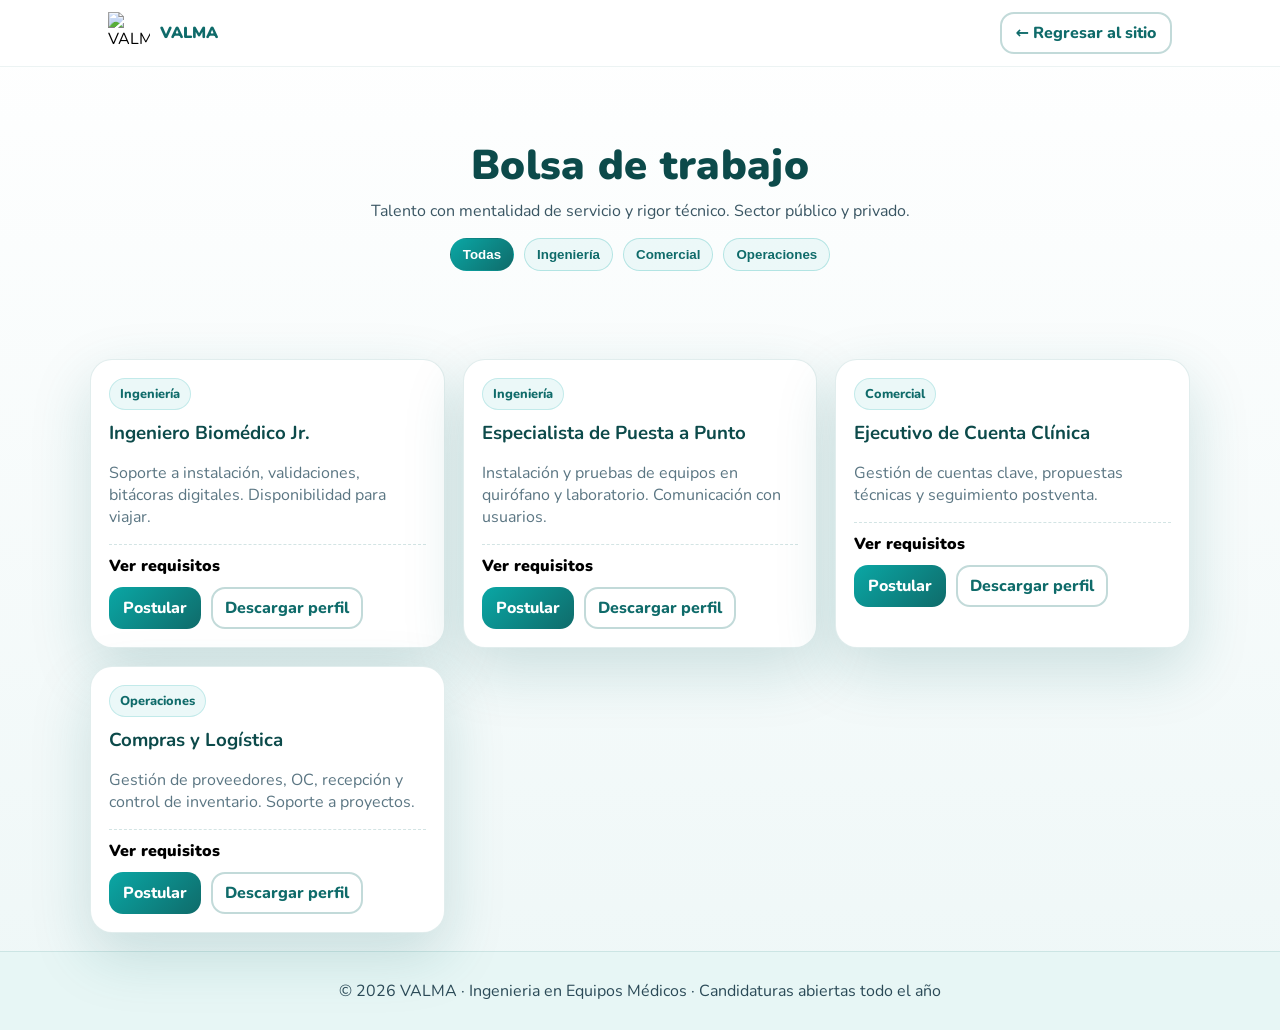
==== bolsa.html @ 92825624 "una pinchi pagina web perrona alvvv 😏" ====
<!DOCTYPE html>
<html lang="es">

<head>
    <meta charset="utf-8" />
    <meta name="viewport" content="width=device-width, initial-scale=1" />
    <title>VALMA | Bolsa de trabajo</title>
    <meta name="description" content="Vacantes en VALMA para ingeniería biomédica, compras, logística y comercial.">
    <link rel="preconnect" href="https://fonts.googleapis.com">
    <link rel="preconnect" href="https://fonts.gstatic.com" crossorigin>
    <link href="https://fonts.googleapis.com/css2?family=Nunito:wght@300;400;600;700;800;900&display=swap"
        rel="stylesheet">
    <style>
        :root {
            --teal-900: #0c4a4a;
            --teal-700: #0f6b6a;
            --teal-500: #0aa7a5;
            --lime-400: #6bd36b;
            --slate-100: #f4f7fb;
            --radius-2xl: 22px;
            --shadow-lg: 0 22px 60px rgba(15, 107, 106, .18);
        }

        * {
            box-sizing: border-box
        }

        body {
            margin: 0;
            font-family: "Nunito", system-ui, Segoe UI, Roboto, Helvetica, Arial, sans-serif;
            background: linear-gradient(180deg, #ffffff, #eef7f7)
        }

        a {
            color: inherit;
            text-decoration: none
        }

        header {
            position: sticky;
            top: 0;
            background: rgba(255, 255, 255, .7);
            backdrop-filter: blur(10px);
            border-bottom: 1px solid rgba(15, 107, 106, .08);
            z-index: 10
        }

        .wrap {
            max-width: 1100px;
            margin: auto;
            padding: 12px 18px;
            display: flex;
            align-items: center;
            gap: 12px
        }

        .brand {
            display: flex;
            align-items: center;
            gap: 10px
        }

        .brand img {
            width: 42px;
            height: 42px;
            object-fit: contain
        }

        .brand .t {
            font-weight: 900;
            color: var(--teal-700)
        }

        .back {
            margin-left: auto;
            border: 2px solid rgba(15, 107, 106, .25);
            padding: 8px 14px;
            border-radius: 14px;
            color: var(--teal-700);
            font-weight: 800
        }

        .hero {
            padding: 70px 18px;
            text-align: center
        }

        .title {
            font-size: clamp(1.8rem, 3.6vw, 2.6rem);
            font-weight: 900;
            color: var(--teal-900);
            letter-spacing: .3px
        }

        .subtitle {
            color: #3a5663;
            margin-top: 6px
        }

        .chips {
            display: flex;
            gap: 10px;
            justify-content: center;
            flex-wrap: wrap;
            margin-top: 16px
        }

        .chip {
            padding: 8px 12px;
            border-radius: 999px;
            border: 1px solid rgba(10, 167, 165, .25);
            background: rgba(10, 167, 165, .06);
            font-weight: 800;
            color: var(--teal-700);
            cursor: pointer
        }

        .chip.active {
            background: linear-gradient(135deg, var(--teal-500), var(--teal-700));
            border-color: transparent;
            color: #fff
        }

        section {
            padding: 18px
        }

        .grid {
            display: grid;
            gap: 18px;
            max-width: 1100px;
            margin: 0 auto
        }

        @media(min-width:900px) {
            .grid {
                grid-template-columns: repeat(3, 1fr)
            }
        }

        .job {
            background: #fff;
            border: 1px solid rgba(15, 107, 106, .12);
            border-radius: var(--radius-2xl);
            box-shadow: var(--shadow-lg);
            padding: 18px;
            transition: transform .3s, box-shadow .3s
        }

        .job:hover {
            transform: translateY(-4px);
            box-shadow: 0 28px 80px rgba(15, 107, 106, .22)
        }

        .tag {
            display: inline-block;
            font-size: .8rem;
            padding: 6px 10px;
            border-radius: 999px;
            background: rgba(10, 167, 165, .08);
            border: 1px solid rgba(10, 167, 165, .18);
            color: var(--teal-700);
            font-weight: 800
        }

        h3 {
            margin: 10px 0 6px;
            color: var(--teal-900)
        }

        .muted {
            color: #5b7683
        }

        .actions {
            display: flex;
            gap: 10px;
            flex-wrap: wrap;
            margin-top: 10px
        }

        .btn {
            background: linear-gradient(135deg, var(--teal-500), var(--teal-700));
            color: #fff;
            padding: 10px 14px;
            border-radius: 14px;
            font-weight: 800;
            display: inline-block
        }

        .ghost {
            border: 2px solid rgba(15, 107, 106, .25);
            padding: 8px 12px;
            border-radius: 14px;
            color: var(--teal-700);
            font-weight: 800
        }

        /* acordeón */
        details {
            border-top: 1px dashed rgba(15, 107, 106, .18);
            margin-top: 10px;
            padding-top: 10px
        }

        details[open] summary {
            color: var(--teal-700)
        }

        summary {
            cursor: pointer;
            font-weight: 900;
            list-style: none
        }

        summary::-webkit-details-marker {
            display: none
        }

        /* reveal on scroll */
        .reveal {
            opacity: 0;
            transform: translateY(16px);
            transition: opacity .6s ease, transform .6s ease
        }

        .reveal.show {
            opacity: 1;
            transform: none
        }

        footer {
            padding: 28px 18px;
            border-top: 1px solid rgba(15, 107, 106, .12);
            background: #e7f6f5;
            color: #2b4a57;
            text-align: center
        }
    </style>
</head>

<body>
    <header>
        <div class="wrap">
            <a class="brand" href="index.html"><img src="LOGO VALMA.jpg" alt="VALMA"><span class="t">VALMA</span></a>
            <a class="back" href="index.html">← Regresar al sitio</a>
        </div>
    </header>

    <div class="hero">
        <div class="title">Bolsa de trabajo</div>
        <div class="subtitle">Talento con mentalidad de servicio y rigor técnico. Sector público y privado.</div>
        <div class="chips">
            <button class="chip active" data-filter="all">Todas</button>
            <button class="chip" data-filter="ingenieria">Ingeniería</button>
            <button class="chip" data-filter="comercial">Comercial</button>
            <button class="chip" data-filter="operaciones">Operaciones</button>
        </div>
    </div>

    <section>
        <div class="grid" id="jobs">
            <!-- Ingeniería -->
            <article class="job reveal" data-cat="ingenieria">
                <span class="tag">Ingeniería</span>
                <h3>Ingeniero Biomédico Jr.</h3>
                <p class="muted">Soporte a instalación, validaciones, bitácoras digitales. Disponibilidad para viajar.
                </p>
                <details>
                    <summary>Ver requisitos</summary>
                    <ul class="muted">
                        <li>Técnicas básicas de mantenimiento y normatividad.</li>
                        <li>Excel/Sheets, manejo de tickets, checklists.</li>
                        <li>Licencia de conducir vigente.</li>
                    </ul>
                </details>
                <div class="actions">
                    <a class="btn" href="#" onclick="alert('Envía tu CV a talento@valma.mx (ejemplo).')">Postular</a>
                    <a class="ghost" href="#">Descargar perfil</a>
                </div>
            </article>

            <article class="job reveal" data-cat="ingenieria">
                <span class="tag">Ingeniería</span>
                <h3>Especialista de Puesta a Punto</h3>
                <p class="muted">Instalación y pruebas de equipos en quirófano y laboratorio. Comunicación con usuarios.
                </p>
                <details>
                    <summary>Ver requisitos</summary>
                    <ul class="muted">
                        <li>Protocolos IQ/OQ/PQ.</li>
                        <li>Capacitación a usuarios finales.</li>
                        <li>Disponibilidad 24/7 en contratos críticos.</li>
                    </ul>
                </details>
                <div class="actions">
                    <a class="btn" href="#" onclick="alert('Envía tu CV a talento@valma.mx (ejemplo).')">Postular</a>
                    <a class="ghost" href="#">Descargar perfil</a>
                </div>
            </article>

            <!-- Comercial -->
            <article class="job reveal" data-cat="comercial">
                <span class="tag">Comercial</span>
                <h3>Ejecutivo de Cuenta Clínica</h3>
                <p class="muted">Gestión de cuentas clave, propuestas técnicas y seguimiento postventa.</p>
                <details>
                    <summary>Ver requisitos</summary>
                    <ul class="muted">
                        <li>Experiencia con sector hospitalario.</li>
                        <li>Manejo de CRM y KPIs.</li>
                        <li>Conocimiento de LAASSP deseable.</li>
                    </ul>
                </details>
                <div class="actions">
                    <a class="btn" href="#" onclick="alert('Envía tu CV a talento@valma.mx (ejemplo).')">Postular</a>
                    <a class="ghost" href="#">Descargar perfil</a>
                </div>
            </article>

            <!-- Operaciones -->
            <article class="job reveal" data-cat="operaciones">
                <span class="tag">Operaciones</span>
                <h3>Compras y Logística</h3>
                <p class="muted">Gestión de proveedores, OC, recepción y control de inventario. Soporte a proyectos.</p>
                <details>
                    <summary>Ver requisitos</summary>
                    <ul class="muted">
                        <li>Negociación y control de tiempos.</li>
                        <li>ERP básico y control de almacén.</li>
                        <li>Seguimiento a garantías y refacciones.</li>
                    </ul>
                </details>
                <div class="actions">
                    <a class="btn" href="#" onclick="alert('Envía tu CV a talento@valma.mx (ejemplo).')">Postular</a>
                    <a class="ghost" href="#">Descargar perfil</a>
                </div>
            </article>
        </div>
    </section>

    <footer>
        © <span id="y"></span> VALMA · Ingenieria en Equipos Médicos · Candidaturas abiertas todo el año
    </footer>

    <script>
        // año
        document.getElementById('y').textContent = new Date().getFullYear();

        // reveal
        const io = new IntersectionObserver(es => es.forEach(e => { if (e.isIntersecting) { e.target.classList.add('show'); io.unobserve(e.target) } }), { threshold: .15 });
        document.querySelectorAll('.reveal').forEach(el => io.observe(el));

        // filtros
        const chips = [...document.querySelectorAll('.chip')], jobs = [...document.querySelectorAll('.job')];
        chips.forEach(c => c.addEventListener('click', () => {
            chips.forEach(x => x.classList.remove('active')); c.classList.add('active');
            const f = c.dataset.filter;
            jobs.forEach(j => { j.style.display = (f === 'all' || j.dataset.cat === f) ? 'block' : 'none'; });
            // mini animación al filtrar
            jobs.forEach(j => { if (j.style.display !== 'none') { j.classList.remove('show'); setTimeout(() => j.classList.add('show'), 10); } });
        }));
    </script>
</body>

</html>
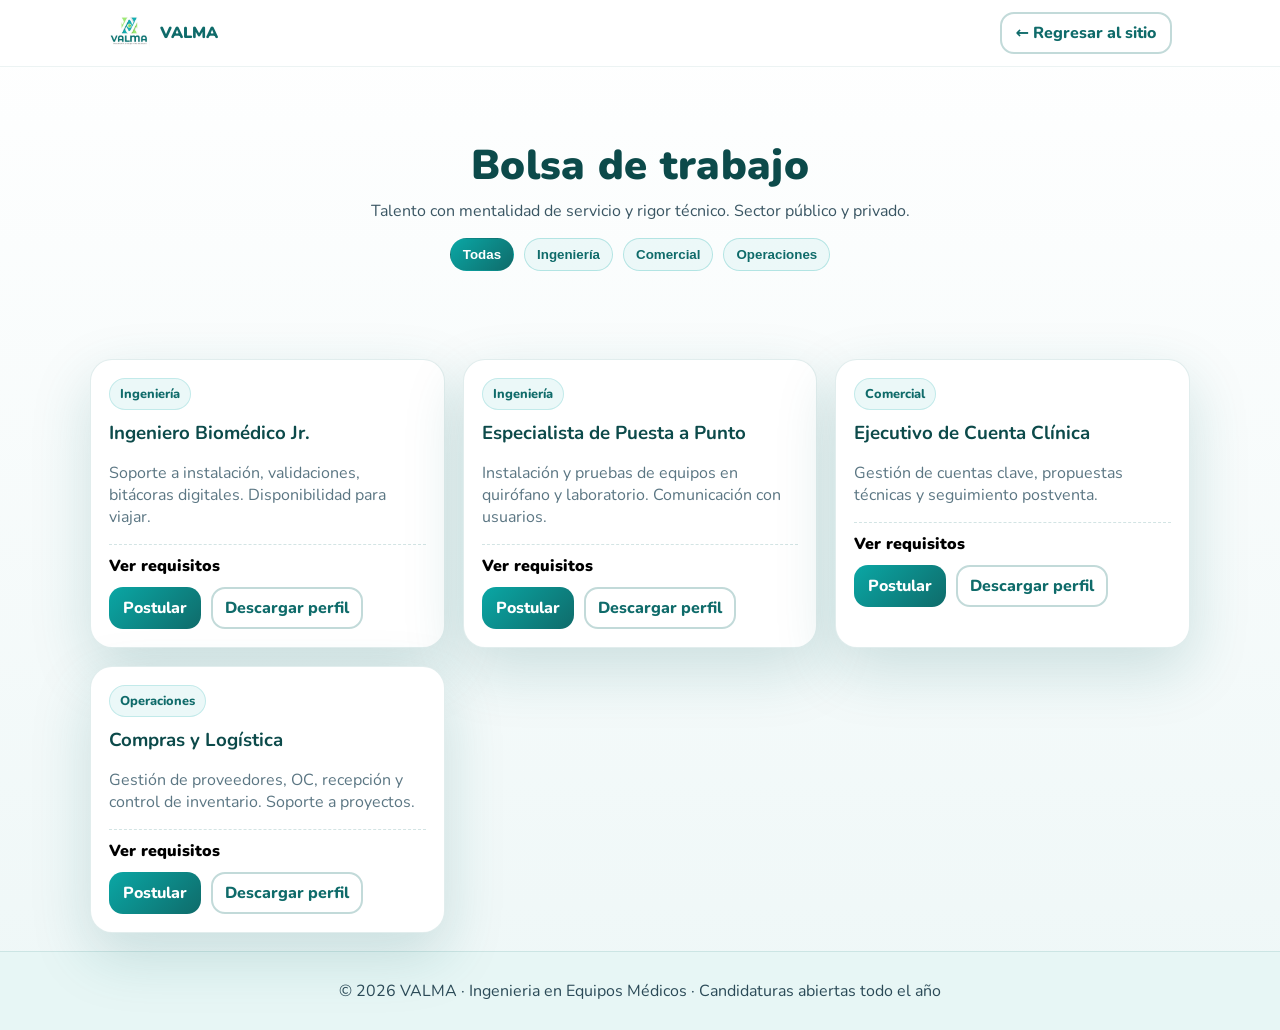
==== commit d9a44627: "gg" ====
--- a/bolsa.html
+++ b/bolsa.html
@@ -242,7 +242,7 @@
 <body>
     <header>
         <div class="wrap">
-            <a class="brand" href="index.html"><img src="LOGO VALMA.jpg" alt="VALMA"><span class="t">VALMA</span></a>
+            <a class="brand" href="index.html"><img src="logovalma.jpg" alt="VALMA"><span class="t">VALMA</span></a>
             <a class="back" href="index.html">← Regresar al sitio</a>
         </div>
     </header>
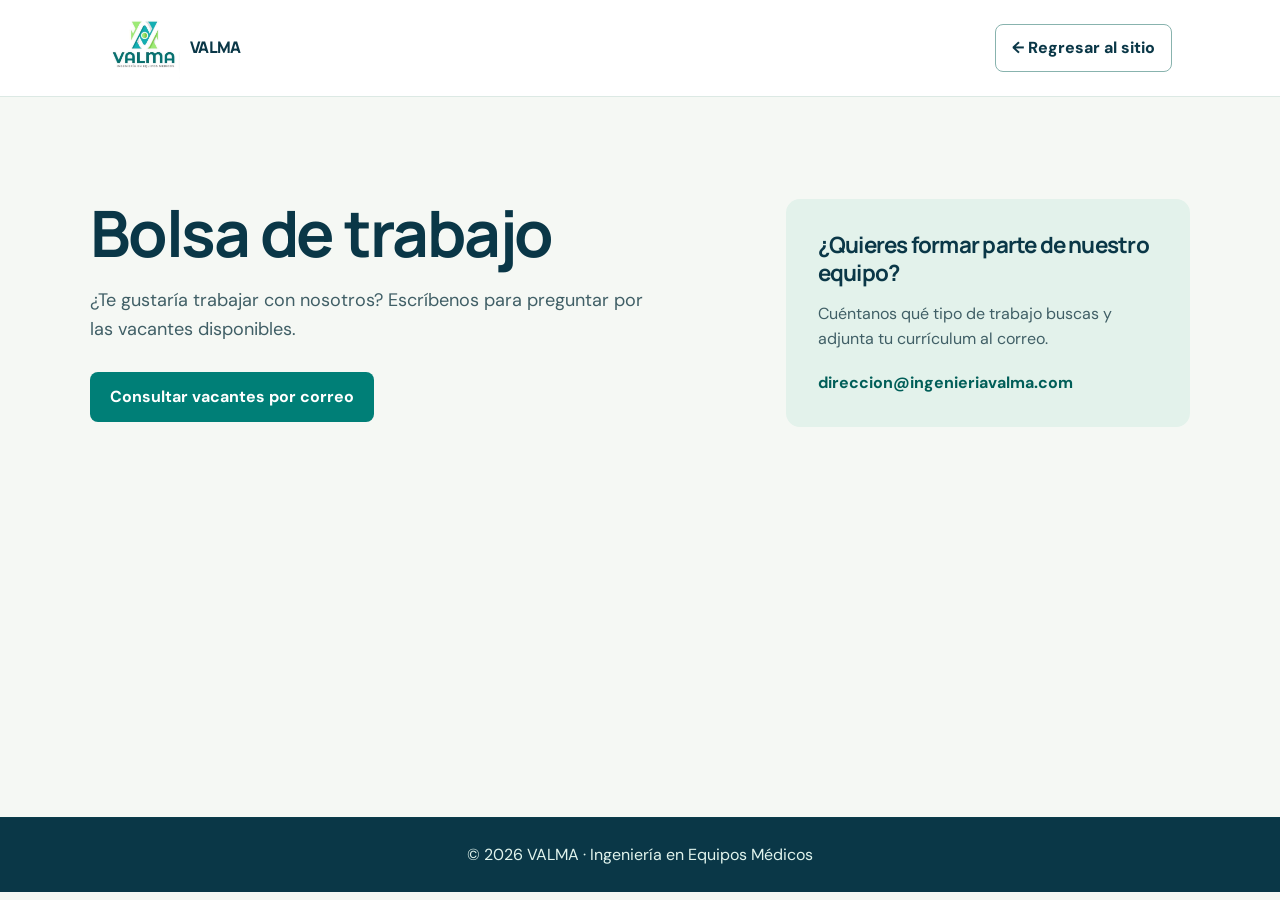
==== commit 29434bcb: "😏" ====
--- a/bolsa.html
+++ b/bolsa.html
@@ -5,11 +5,10 @@
     <meta charset="utf-8" />
     <meta name="viewport" content="width=device-width, initial-scale=1" />
     <title>VALMA | Bolsa de trabajo</title>
+    <link rel="canonical" href="https://ingenieriavalma.com/bolsa.html">
     <meta name="description" content="Vacantes en VALMA para ingeniería biomédica, compras, logística y comercial.">
     <link rel="preconnect" href="https://fonts.googleapis.com">
     <link rel="preconnect" href="https://fonts.gstatic.com" crossorigin>
-    <link href="https://fonts.googleapis.com/css2?family=Nunito:wght@300;400;600;700;800;900&display=swap"
-        rel="stylesheet">
     <style>
         :root {
             --teal-900: #0c4a4a;
@@ -18,7 +17,7 @@
             --lime-400: #6bd36b;
             --slate-100: #f4f7fb;
             --radius-2xl: 22px;
-            --shadow-lg: 0 22px 60px rgba(15, 107, 106, .18);
+            --shadow-lg: 0 22px 60px rgba(15, 23, 42, .12);
         }
 
         * {
@@ -27,7 +26,7 @@
 
         body {
             margin: 0;
-            font-family: "Nunito", system-ui, Segoe UI, Roboto, Helvetica, Arial, sans-serif;
+            font-family: "DM Sans", system-ui, Segoe UI, Roboto, Helvetica, Arial, sans-serif;
             background: linear-gradient(180deg, #ffffff, #eef7f7)
         }
 
@@ -149,7 +148,7 @@
 
         .job:hover {
             transform: translateY(-4px);
-            box-shadow: 0 28px 80px rgba(15, 107, 106, .22)
+            box-shadow: 0 28px 80px rgba(15, 23, 42, .16)
         }
 
         .tag {
@@ -237,9 +236,10 @@
             text-align: center
         }
     </style>
+    <link rel="stylesheet" href="valma.css">
 </head>
 
-<body>
+<body class="page-jobs">
     <header>
         <div class="wrap">
             <a class="brand" href="index.html"><img src="logovalma.jpg" alt="VALMA"><span class="t">VALMA</span></a>
@@ -247,120 +247,22 @@
         </div>
     </header>
 
-    <div class="hero">
-        <div class="title">Bolsa de trabajo</div>
-        <div class="subtitle">Talento con mentalidad de servicio y rigor técnico. Sector público y privado.</div>
-        <div class="chips">
-            <button class="chip active" data-filter="all">Todas</button>
-            <button class="chip" data-filter="ingenieria">Ingeniería</button>
-            <button class="chip" data-filter="comercial">Comercial</button>
-            <button class="chip" data-filter="operaciones">Operaciones</button>
+    <main class="careers-main">
+        <div class="wrap careers-layout">
+            <div class="careers-intro">
+                <h1>Bolsa de trabajo</h1>
+                <p>¿Te gustaría trabajar con nosotros? Escríbenos para preguntar por las vacantes disponibles.</p>
+                <a class="cta" href="mailto:direccion@ingenieriavalma.com?subject=Consulta%20de%20vacantes">Consultar vacantes por correo</a>
+            </div>
+            <div class="careers-contact">
+                <h2>¿Quieres formar parte de nuestro equipo?</h2>
+                <p>Cuéntanos qué tipo de trabajo buscas y adjunta tu currículum al correo.</p>
+                <a href="mailto:direccion@ingenieriavalma.com?subject=Consulta%20de%20vacantes">direccion@ingenieriavalma.com</a>
+            </div>
         </div>
-    </div>
-
-    <section>
-        <div class="grid" id="jobs">
-            <!-- Ingeniería -->
-            <article class="job reveal" data-cat="ingenieria">
-                <span class="tag">Ingeniería</span>
-                <h3>Ingeniero Biomédico Jr.</h3>
-                <p class="muted">Soporte a instalación, validaciones, bitácoras digitales. Disponibilidad para viajar.
-                </p>
-                <details>
-                    <summary>Ver requisitos</summary>
-                    <ul class="muted">
-                        <li>Técnicas básicas de mantenimiento y normatividad.</li>
-                        <li>Excel/Sheets, manejo de tickets, checklists.</li>
-                        <li>Licencia de conducir vigente.</li>
-                    </ul>
-                </details>
-                <div class="actions">
-                    <a class="btn" href="#" onclick="alert('Envía tu CV a talento@valma.mx (ejemplo).')">Postular</a>
-                    <a class="ghost" href="#">Descargar perfil</a>
-                </div>
-            </article>
-
-            <article class="job reveal" data-cat="ingenieria">
-                <span class="tag">Ingeniería</span>
-                <h3>Especialista de Puesta a Punto</h3>
-                <p class="muted">Instalación y pruebas de equipos en quirófano y laboratorio. Comunicación con usuarios.
-                </p>
-                <details>
-                    <summary>Ver requisitos</summary>
-                    <ul class="muted">
-                        <li>Protocolos IQ/OQ/PQ.</li>
-                        <li>Capacitación a usuarios finales.</li>
-                        <li>Disponibilidad 24/7 en contratos críticos.</li>
-                    </ul>
-                </details>
-                <div class="actions">
-                    <a class="btn" href="#" onclick="alert('Envía tu CV a talento@valma.mx (ejemplo).')">Postular</a>
-                    <a class="ghost" href="#">Descargar perfil</a>
-                </div>
-            </article>
-
-            <!-- Comercial -->
-            <article class="job reveal" data-cat="comercial">
-                <span class="tag">Comercial</span>
-                <h3>Ejecutivo de Cuenta Clínica</h3>
-                <p class="muted">Gestión de cuentas clave, propuestas técnicas y seguimiento postventa.</p>
-                <details>
-                    <summary>Ver requisitos</summary>
-                    <ul class="muted">
-                        <li>Experiencia con sector hospitalario.</li>
-                        <li>Manejo de CRM y KPIs.</li>
-                        <li>Conocimiento de LAASSP deseable.</li>
-                    </ul>
-                </details>
-                <div class="actions">
-                    <a class="btn" href="#" onclick="alert('Envía tu CV a talento@valma.mx (ejemplo).')">Postular</a>
-                    <a class="ghost" href="#">Descargar perfil</a>
-                </div>
-            </article>
-
-            <!-- Operaciones -->
-            <article class="job reveal" data-cat="operaciones">
-                <span class="tag">Operaciones</span>
-                <h3>Compras y Logística</h3>
-                <p class="muted">Gestión de proveedores, OC, recepción y control de inventario. Soporte a proyectos.</p>
-                <details>
-                    <summary>Ver requisitos</summary>
-                    <ul class="muted">
-                        <li>Negociación y control de tiempos.</li>
-                        <li>ERP básico y control de almacén.</li>
-                        <li>Seguimiento a garantías y refacciones.</li>
-                    </ul>
-                </details>
-                <div class="actions">
-                    <a class="btn" href="#" onclick="alert('Envía tu CV a talento@valma.mx (ejemplo).')">Postular</a>
-                    <a class="ghost" href="#">Descargar perfil</a>
-                </div>
-            </article>
-        </div>
-    </section>
-
-    <footer>
-        © <span id="y"></span> VALMA · Ingenieria en Equipos Médicos · Candidaturas abiertas todo el año
-    </footer>
-
-    <script>
-        // año
-        document.getElementById('y').textContent = new Date().getFullYear();
-
-        // reveal
-        const io = new IntersectionObserver(es => es.forEach(e => { if (e.isIntersecting) { e.target.classList.add('show'); io.unobserve(e.target) } }), { threshold: .15 });
-        document.querySelectorAll('.reveal').forEach(el => io.observe(el));
-
-        // filtros
-        const chips = [...document.querySelectorAll('.chip')], jobs = [...document.querySelectorAll('.job')];
-        chips.forEach(c => c.addEventListener('click', () => {
-            chips.forEach(x => x.classList.remove('active')); c.classList.add('active');
-            const f = c.dataset.filter;
-            jobs.forEach(j => { j.style.display = (f === 'all' || j.dataset.cat === f) ? 'block' : 'none'; });
-            // mini animación al filtrar
-            jobs.forEach(j => { if (j.style.display !== 'none') { j.classList.remove('show'); setTimeout(() => j.classList.add('show'), 10); } });
-        }));
-    </script>
+    </main>
+    <footer>© <span id="y"></span> VALMA · Ingeniería en Equipos Médicos</footer>
+    <script>document.getElementById('y').textContent = new Date().getFullYear();</script>
 </body>
 
-</html>+</html>
--- a/valma.css
+++ b/valma.css
@@ -0,0 +1,343 @@
+@import url('https://fonts.googleapis.com/css2?family=DM+Sans:wght@400;500;600;700&family=Manrope:wght@400;500;600;700;800&display=swap');
+/* Shared presentation for VALMA's existing pages. */
+:root{--ink:#12343b;--deep:#075958;--accent:#087f7c;--line:#cfe1df;--paper:#f3f8f7}
+html{scroll-behavior:smooth}
+body{color:var(--ink);line-height:1.6}
+body.page-home,body.page-shop{overflow:auto}
+::selection{background:#b9e5df;color:#073f40}
+a,button,input,textarea,summary{font:inherit}
+a:focus-visible,button:focus-visible,input:focus-visible,textarea:focus-visible,summary:focus-visible{outline:3px solid #d18820;outline-offset:3px}
+.skip-link{position:fixed;top:8px;left:8px;z-index:1000;padding:12px 16px;background:#0a3747;color:#fff;transform:translateY(-160%)}
+.skip-link:focus{transform:translateY(0)}
+.visually-hidden{position:absolute;width:1px;height:1px;padding:0;margin:-1px;overflow:hidden;clip:rect(0,0,0,0);white-space:nowrap;border:0}
+.table-scroll{overflow-x:auto;overscroll-behavior-x:contain}
+.table-scroll:focus-visible{outline:3px solid #d18820;outline-offset:3px}
+.table-hint{display:none;color:#405f66;font-size:.9rem}
+button,a,summary{touch-action:manipulation}
+.muted{color:#405f66}
+.header,header{background:#fff;backdrop-filter:none;border-bottom:1px solid var(--line)}
+.brand img{filter:none}
+.brand .title,.brand .t{color:var(--deep)}
+.cta,.btn{display:inline-flex;align-items:center;justify-content:center;min-height:46px;background:var(--deep);color:#fff!important;border:0;border-radius:8px;box-shadow:none;text-decoration:none;cursor:pointer}
+.cta:hover,.btn:hover{background:#087b77}
+.ghost,.back{display:inline-flex;align-items:center;justify-content:center;min-height:44px;border:1px solid #88b3ae;border-radius:8px;color:var(--deep);text-decoration:none}
+.ghost:hover,.back:hover{background:#e7f4f1}
+.page-home .wrap{max-width:1240px}
+.page-home .nav{gap:24px;padding:15px 0}
+.page-home .menu{align-items:center;justify-content:flex-end;gap:3px}
+.page-home .menu a{font-size:.9rem;padding:10px 9px;border-radius:8px}
+.page-home .menu a.cta{padding:10px 15px;color:#fff}
+.page-home .hero{background:#e6f3f0;padding:0}
+.page-home .hero .wrap{grid-template-columns:1.16fr .84fr;gap:8%;padding-top:86px;padding-bottom:86px}
+.page-home .hero h1{font-size:clamp(2.8rem,5vw,4.5rem);letter-spacing:-.035em;line-height:1.04;max-width:13ch;margin:0 0 24px;color:#104f50}
+.page-home .hero p{font-size:1.15rem;line-height:1.65;max-width:53ch;color:#355d60}
+.page-home .hero .pill{display:none}
+.page-home .hero-contact{display:inline-flex;align-items:center;font-weight:800;color:var(--deep);padding:10px 5px;text-decoration:underline;text-underline-offset:5px}
+.page-home section:not(.hero){padding:80px 0}
+.page-home h2.section-title{font-size:clamp(2rem,3.2vw,3rem);line-height:1.12;letter-spacing:-.03em;margin-bottom:14px}
+.page-home p.section-sub{font-size:1.1rem;max-width:68ch;margin-bottom:32px}
+.page-home .card,.page-home .mapCard{border:1px solid var(--line);border-radius:14px;box-shadow:none;padding:26px}
+.page-home .card:hover{transform:none}
+.page-home .chip,.page-home .legend span{border:0;border-radius:6px;background:#e4f2ef;color:#075b58}
+.page-home details{border:0;border-bottom:1px solid var(--line);border-radius:0;padding:20px 0;background:transparent}
+.page-home summary::after{content:'+';float:right;color:var(--deep);font-size:1.3em}
+.page-home details[open] summary::after{content:'−'}
+.page-home input,.page-home textarea,.page-staff input{border:1px solid #a8c7c3!important;border-radius:8px!important;font:inherit;color:var(--ink);background:#fff}
+.page-home input,.page-home textarea{padding:12px!important}
+.form-note{color:#405f66;font-size:.9rem}
+.page-home table{min-width:560px}
+.page-home .reveal,.page-jobs .reveal{opacity:1;transform:none}
+.page-home footer{line-height:1.8}
+.page-jobs,.page-shop,.page-staff{background:#f3f8f7;color:var(--ink)}
+.page-jobs .hero{max-width:1136px;margin:auto;text-align:left;padding:70px 18px 30px}
+.page-jobs .title{font-size:clamp(2.5rem,5vw,4rem);line-height:1.1;letter-spacing:-.03em}
+.page-jobs .subtitle{font-size:1.1rem;max-width:60ch;margin-top:16px}
+.page-jobs .application-note{color:#405f66;font-size:.9rem;margin:20px 0 0}
+.page-jobs summary::after{content:'+';float:right;font-size:1.2em;line-height:1;color:#007f77}
+.page-jobs details[open] summary::after{content:'−'}
+.page-jobs .chips{justify-content:flex-start;margin-top:28px}
+.page-jobs .chip{background:#fff;border:1px solid #b8d5d0;color:var(--deep);min-height:44px;padding:8px 18px}
+.page-jobs .chip.active{background:var(--deep);color:#fff}
+.page-jobs section{padding:10px 18px 80px}
+.page-jobs .grid{grid-template-columns:repeat(2,minmax(0,1fr));gap:16px}
+.page-jobs .job{border:1px solid var(--line);border-radius:14px;box-shadow:none;padding:28px}
+.page-jobs .job:hover{transform:none;box-shadow:none}
+.page-jobs .job h3{font-size:1.35rem;line-height:1.25;margin:16px 0 8px}
+.page-jobs .job .tag{background:#e4f2ef;border:0;border-radius:6px;color:var(--deep)}
+.page-jobs .actions{margin-top:24px}
+.page-jobs footer{background:#e6f3f0}
+.page-shop main,.page-staff main{padding:56px 22px}
+.page-shop .card,.page-staff .card{border:1px solid var(--line);border-radius:16px;box-shadow:none;background:#fff}
+.page-shop h1,.page-staff h1{line-height:1.12;letter-spacing:-.03em;color:var(--deep)}
+.page-staff .blob{display:none}
+@media(max-width:1024px){
+ .page-home .nav{align-items:flex-start;flex-direction:column;gap:10px}
+ .page-home .menu{justify-content:flex-start}
+ .page-home .hero .wrap{grid-template-columns:1fr 1fr;gap:24px}
+ .page-home [id]{scroll-margin-top:180px}
+}
+@media(max-width:700px){
+ .page-home .header{position:relative}
+ .page-home .nav{padding:12px 0}
+ .page-home .menu{gap:3px}
+ .page-home .menu a{font-size:.85rem;padding:8px}
+ .page-home .menu a.cta,.page-home .menu a.ghost{min-height:40px}
+ .page-home .hero .wrap{grid-template-columns:1fr;padding-top:54px;padding-bottom:54px}
+ .page-home .hero h1{font-size:clamp(2.55rem,10vw,3.5rem)}
+ .page-home section:not(.hero){padding:56px 0}
+ .page-home .card,.page-home .mapCard{padding:20px}
+ .page-home .mapWrap{aspect-ratio:4/3}
+ .page-home .pin label{font-size:.68rem}
+ .page-home [id]{scroll-margin-top:20px}
+ .page-home table{min-width:560px;font-size:.9rem}
+ .page-home th,.page-home td{padding:10px 12px;overflow-wrap:normal}
+ .table-hint{display:block}
+ .page-jobs .grid{grid-template-columns:1fr}
+ .page-jobs .hero{padding-top:48px}
+ .page-shop main,.page-staff main{padding:36px 18px}
+}
+@media(prefers-reduced-motion:reduce){html{scroll-behavior:auto}*,*::before,*::after{animation-duration:.01ms!important;transition-duration:.01ms!important;animation-iteration-count:1!important}}
+
+/* Nueva identidad: cobertura en movimiento. */
+:root{--ink:#0a3747;--deep:#0a3747;--accent:#007f77;--line:#d6e6e1;--paper:#f5f8f4;--teal-900:#0a3747;--teal-700:#007f77;--teal-500:#00a598}
+body{font-family:'DM Sans',sans-serif;background:var(--paper);color:var(--ink)}
+h1,h2,h3,.title,.brand .t,.brand .title{font-family:'Manrope',sans-serif;letter-spacing:-.035em}
+.page-home .topnote{background:#0a3747;border:0;font-size:.875rem}
+.page-home .topnote .muted{color:#e1f4ed}
+.header,header{background:#fff;border-color:#dce9e4}
+.brand .title,.brand .t{color:#0a3747;letter-spacing:-.04em}
+.page-home .brand .title{font-size:1.35rem}
+.page-home .brand .tag{font-size:.875rem;letter-spacing:.01em}
+.page-home .nav{min-height:82px}
+.page-home .menu a{font-weight:700}
+.mobile-actions{display:none}
+.cta,.btn{background:#0a3747;border-radius:5px}
+.cta:hover,.btn:hover{background:#006b66}
+.page-home .menu a.cta{background:#0a3747}
+.page-home .hero{background:#f5f8f4}
+.page-home .hero .wrap{max-width:none;padding:0 0 0 max(22px,calc((100vw - 1196px)/2));grid-template-columns:minmax(0,1fr) minmax(0,1fr);gap:7%;min-height:630px}
+.page-home .hero-copy{padding:82px 0;align-self:center}
+.page-home .hero h1{font-size:clamp(3rem,4.5vw,4.6rem);line-height:1.04;letter-spacing:-.04em;max-width:14ch;color:#0a3747;margin-bottom:24px}
+.page-home .hero p{font-size:1.12rem;max-width:45ch;color:#466369}
+.page-home .buttons{gap:24px;align-items:center}
+.page-home .buttons .cta{background:#007f77;min-height:56px;padding:15px 22px;border-radius:5px;gap:24px}
+.page-home .hero-contact{gap:12px;text-decoration:none;border-bottom:1px solid #9bb5ae;padding:8px 0}
+.page-home .hero-visual{align-self:stretch;position:relative;min-height:600px;overflow:hidden;background:#0a3747}
+.page-home .hero-visual img{width:100%;height:100%;position:absolute;inset:0;object-fit:cover;object-position:58% center}
+.hero-caption{position:absolute;bottom:0;left:0;right:0;display:grid;grid-template-columns:1fr auto;gap:8px;background:#0a3747;color:#fff;padding:26px 34px}
+.hero-caption span{grid-column:1/-1;font-size:.875rem;letter-spacing:.1em;text-transform:uppercase;color:#b4d9ce}
+.hero-caption strong{font:700 1.35rem/1.2 'Manrope',sans-serif;letter-spacing:-.02em}
+.hero-caption a{align-self:end;display:grid;place-items:center;width:44px;height:44px;border:1px solid #87b7a9;border-radius:50%;color:#bcef70;font-size:1.4rem}
+.service-band{background:#fff;border-bottom:1px solid var(--line)}
+.page-home .service-band .wrap{display:grid;grid-template-columns:1fr 1fr 1.3fr 1fr;gap:30px;align-items:center;padding-top:30px;padding-bottom:30px}
+.service-band span{font-size:.875rem;text-transform:uppercase;letter-spacing:.08em;color:#416467}
+.service-band a{font:700 .95rem 'Manrope',sans-serif;color:#0a3747}
+.service-band a:hover{color:#007f77}
+.page-home section:not(.hero){padding:98px 0}
+.page-home h2.section-title{font-size:clamp(2.1rem,3.6vw,3.5rem);line-height:1.08;letter-spacing:-.04em}
+.page-home p.section-sub{color:#4d6a6c}
+.page-home .card,.page-home .mapCard{border-radius:5px;background:#fff;box-shadow:none;border-color:#d6e6e1}
+.page-home .grid-3,.page-home .grid-4,.page-home .grid-2{gap:14px}
+.page-home #nosotros{background:#fff}
+.page-home #nosotros .grid-3{grid-template-columns:1.25fr 1fr 1fr;gap:0;border-top:1px solid #bed8cf;border-bottom:1px solid #bed8cf}
+.page-home #nosotros .card{border:0;border-radius:0;padding:32px 28px;background:transparent}
+.page-home #nosotros .card+.card{border-left:1px solid #bed8cf}
+.page-home #nosotros .chip{padding:0;background:transparent;text-transform:uppercase;letter-spacing:.08em;font-size:.875rem}
+.page-home #nosotros .card p{font-size:1.08rem;line-height:1.7}
+.page-home #valores{background:#0a3747!important;color:#fff}
+.page-home #valores .section-title,.page-home #valores .section-sub{color:#fff}
+.page-home #valores .card{background:transparent;border:0;border-top:1px solid #82ada6;border-radius:0;padding:28px 0;color:#fff}
+.page-home #valores .card h3,.page-home #valores .card .muted{color:#e0f2eb!important}
+.page-home #valores .grid-3{gap:36px}
+.page-home #valores .card div{color:#bcef70!important}
+.page-home #servicios{background:#e3f2eb}
+.page-home #servicios .card{background:transparent;border:0;border-top:2px solid #007f77;border-radius:0;padding:25px 0}
+.page-home #servicios .grid-3{gap:36px}
+.page-home #servicios .card h3{font-size:1.4rem}
+.clients-header{display:flex;align-items:flex-end;justify-content:space-between;gap:24px;margin-bottom:30px}
+.clients-header .section-sub{margin-bottom:0!important}
+.clients-controls{display:flex;gap:10px;flex-shrink:0}
+.clients-controls[hidden]{display:none}
+.clients-arrow{width:48px;height:48px;display:grid;place-items:center;border:1px solid #9dbdb6;background:#fff;color:#0a3747;border-radius:50%;cursor:pointer}
+.clients-arrow:hover:not(:disabled){background:#0a3747;color:#fff;border-color:#0a3747}
+.clients-arrow:disabled{opacity:.35;cursor:default}
+.clients-arrow svg{width:22px;height:22px}
+.clients-track{display:flex;gap:14px;overflow-x:auto;scroll-snap-type:x mandatory;scrollbar-width:thin;scrollbar-color:#9bbeb5 #f2f7f4;overscroll-behavior-x:contain;padding-bottom:12px}
+.client-tile{scroll-snap-align:start;flex:0 0 calc((100% - 28px)/3);min-width:0;min-height:208px;background:#f5f8f4;display:flex;flex-direction:column;align-items:center;justify-content:center;gap:20px;padding:28px;text-align:center}
+.client-tile img{display:block;width:100%;height:100px;object-fit:contain;mix-blend-mode:multiply}
+.client-tile span{font-weight:700;font-size:.9rem;color:#31545b}
+@media(max-width:800px){.client-tile{flex-basis:calc((100% - 14px)/2)}}
+@media(max-width:520px){.clients-header{align-items:flex-start}.clients-controls{padding-top:2px}.clients-arrow{width:42px;height:42px}.client-tile{flex-basis:82%;min-height:190px;padding:24px}.client-tile img{height:90px}}
+.page-home #contacto{background:#e3f2eb!important}
+.page-home #contacto .card{border:0}
+.page-home #contacto .card a{text-decoration:underline;text-underline-offset:3px;color:#005e58;overflow-wrap:anywhere}
+.page-home .legend span,.page-home .chip{background:#dff3e9;color:#005e58}
+.page-home .pin label{display:none}
+.page-home .pin::after{animation:none}
+.coverage-heading{font-weight:700;margin:24px 0 8px}
+.coverage-places{display:flex;flex-wrap:wrap;gap:6px 18px;list-style:none;margin:0 0 18px;padding:0;color:#345b60;font-size:.93rem}
+.coverage-layout{display:grid;grid-template-columns:minmax(0,1.55fr) minmax(280px,.7fr);background:#e8f4ee;min-height:480px}
+.coverage-map{position:relative;display:flex;align-items:center;min-width:0;padding:28px;background:#d9eee5;overflow:hidden}
+.coverage-map svg{display:block;width:100%;height:auto;overflow:visible}
+.coverage-land{fill:#f7fbf7;stroke:#91bdb1;stroke-width:2;stroke-linejoin:round;vector-effect:non-scaling-stroke}
+.coverage-marker{cursor:pointer}
+.coverage-marker .marker-halo{fill:#007f77;opacity:.2;transition:opacity .2s,fill .2s}
+.coverage-marker .marker-core{fill:#007f77;stroke:#fff;stroke-width:2;transition:fill .2s}
+.coverage-marker.is-selected .marker-halo{fill:#0a3747;opacity:.32}
+.coverage-marker.is-selected .marker-core{fill:#0a3747;stroke:#bcef70;stroke-width:3}
+.map-caption{position:absolute;bottom:22px;left:28px;color:#396861;font-weight:700;font-size:.875rem;letter-spacing:.08em;text-transform:uppercase}
+.coverage-panel{padding:34px;min-width:0;background:#0a3747;color:#fff}
+.coverage-panel h3{color:#fff;margin:0 0 10px;font-size:1.5rem}
+.coverage-panel>p:not(.coverage-selection){margin:0 0 22px;color:#c6e1d8;font-size:.95rem}
+.coverage-selection{min-height:38px;margin:0 0 15px;padding-bottom:12px;border-bottom:1px solid #5d918a;color:#bcef70;font-weight:700}
+.coverage-panel .coverage-places{gap:8px;margin:0;list-style:none;padding:0}
+.coverage-place{font:600 .83rem 'DM Sans',sans-serif;min-height:37px;padding:7px 11px;border:1px solid #6a9b94;background:transparent;color:#fff;border-radius:4px;cursor:pointer;transition:background .2s,color .2s}
+.coverage-place:hover,.coverage-place[aria-pressed=true]{background:#bcef70;border-color:#bcef70;color:#0a3747;transition:none}
+.coverage-marker.is-selected .marker-halo{r:18}
+.coverage-marker.is-selected .marker-core{r:8}
+.coverage-panel .legend{margin-top:24px}
+.page-home .coverage-panel .legend span{background:transparent;color:#c6e1d8;border:1px solid #5d918a;font-size:.75rem;border-radius:4px}
+@media(max-width:850px){.coverage-layout{grid-template-columns:1fr}.coverage-map{min-height:280px}.coverage-panel{padding:26px}.map-caption{bottom:12px;left:22px}}
+@media(max-width:480px){.coverage-map{padding:14px;min-height:230px}.coverage-panel{padding:24px 20px}.coverage-place{min-height:42px}.coverage-marker .marker-halo{r:15}.coverage-marker .marker-core{r:7}.coverage-marker.is-selected .marker-halo{r:22}.coverage-marker.is-selected .marker-core{r:10}}
+@media(max-width:480px){.page-staff .row{align-items:stretch;flex-direction:column-reverse}.page-staff .row .cta{width:100%}}
+.page-home footer{background:#0a3747!important;color:#effaf5!important}
+.page-home footer .muted,.page-home footer a,.page-home footer h4,.page-home footer strong{color:#d2e9df!important}
+.page-jobs,.page-shop,.page-staff{background:#f5f8f4}
+.page-jobs .title{font-size:clamp(3rem,5.4vw,5rem);color:#0a3747}
+.page-jobs .job,.page-shop .card,.page-staff .card{border-radius:5px;border-color:#d6e6e1;box-shadow:none}
+.page-jobs .chip.active{background:#0a3747}
+.page-jobs .chip{border-radius:5px}
+.page-jobs footer{background:#0a3747;color:#e1f4ed}
+.page-staff .cta,.page-shop .cta{background:#007f77}
+@media(max-width:1024px){.page-home .hero .wrap{grid-template-columns:1fr 1fr;gap:24px;padding-left:22px}.page-home .hero h1{font-size:clamp(2.8rem,5.5vw,4rem)}.page-home .hero-visual{min-height:520px}}
+@media(max-width:700px){
+ .page-home .topnote .wrap{gap:12px!important;align-items:flex-start!important}
+ .page-home .topnote{font-size:.875rem}
+ .page-home .nav{display:grid;grid-template-columns:1fr auto;align-items:center}
+ .mobile-actions{display:flex;align-items:center;gap:16px;font-size:.88rem;font-weight:700}
+ .mobile-actions button{border:1px solid #9bbdb5;background:#fff;color:#0a3747;border-radius:5px;padding:8px 12px;cursor:pointer}
+ .page-home .menu{display:none;grid-column:1/-1;width:100%;padding:8px 0 4px}
+ .page-home .menu.is-open{display:flex}
+ .page-home .hero .wrap{display:flex;flex-direction:column;gap:0;padding:0;min-height:0}
+ .page-home .hero-copy{padding:56px 22px 46px}
+ .page-home .hero h1{font-size:clamp(2.75rem,10vw,4rem);max-width:12ch}
+ .page-home .hero-visual{min-height:420px;width:100%}
+ .hero-caption{padding:20px 22px}
+ .page-home .service-band .wrap{grid-template-columns:1fr 1fr;gap:20px;padding-top:26px;padding-bottom:26px}
+ .page-home .service-band .wrap span{grid-column:1/-1}
+ .page-home section:not(.hero){padding:64px 0}
+ .page-home #nosotros .grid-3{grid-template-columns:1fr}
+ .page-home #nosotros .card{padding:24px 0}
+ .page-home #nosotros .card+.card{border-left:0;border-top:1px solid #bed8cf}
+ .page-home #valores .grid-3{gap:8px}
+ .page-home #servicios .grid-3{gap:12px}
+}
+
+/* Sistema visual institucional: claridad, consistencia y lectura cómoda. */
+:root{--surface:#fff;--surface-soft:#eef6f1;--control-radius:8px;--card-radius:14px}
+body{font-size:16px;text-rendering:optimizeLegibility}
+a{text-underline-offset:.2em}
+.cta,.btn,.ghost,.back{border-radius:var(--control-radius);transition:background-color .18s ease,color .18s ease,border-color .18s ease}
+.cta,.btn{min-height:48px;padding:12px 20px;font-weight:700}
+.ghost,.back{padding:10px 16px}
+.page-home .nav{min-height:88px}
+.page-home .menu{gap:2px}
+.page-home .menu a:not(.cta):hover{background:#eef6f1;color:#006b66}
+.page-home .menu a.nav-contact{background:#007f77;padding:12px 16px}
+.page-home .menu a.nav-contact:hover{background:#005e58}
+.page-home .hero{background:#f5f8f4}
+.page-home .hero .wrap{max-width:1240px;margin:auto;padding:50px 22px 58px;grid-template-columns:minmax(0,1fr) minmax(0,1fr);gap:clamp(32px,5vw,72px);min-height:0;align-items:stretch}
+.page-home .hero-copy{padding:55px 0;align-self:center}
+.page-home .hero h1{font-size:clamp(2.9rem,4.3vw,4.5rem);max-width:12ch;line-height:1.07;letter-spacing:-.035em;text-wrap:balance}
+.page-home .hero p{font-size:1.125rem;line-height:1.7;max-width:46ch}
+.page-home .hero-visual{min-height:490px;border-radius:16px;overflow:hidden}
+.page-home .hero-visual img{object-position:58% center}
+.hero-caption{padding:22px 26px;background:#0a3747}
+.hero-caption span{letter-spacing:.05em}
+.hero-caption a{transition:background-color .18s ease,color .18s ease}
+.hero-caption a:hover{background:#bcef70;color:#0a3747}
+.page-home .service-band .wrap{padding-top:23px;padding-bottom:23px}
+.page-home #casos{padding:70px 0 76px}
+.clients-header{align-items:center;margin-bottom:26px}
+.clients-header .section-title{font-size:clamp(1.8rem,2.5vw,2.5rem)!important}
+.clients-track{gap:16px;padding:2px 2px 12px}
+.client-tile{flex-basis:calc((100% - 48px)/4);min-height:180px;padding:24px;background:#fff;border:1px solid #d6e6e1;border-radius:14px;gap:14px}
+.client-tile img{height:85px;mix-blend-mode:normal}
+.client-tile span{font-size:.95rem}
+.page-home #servicios{background:#eaf4ee}
+.page-home #servicios .grid-3{gap:22px}
+.page-home #servicios .card{background:#fff;border:1px solid #d6e6e1;border-radius:14px;padding:30px;min-height:220px}
+.page-home #servicios .card h3{font-size:1.25rem;line-height:1.3}
+.page-home #servicios .card li+li{margin-top:8px}
+.page-home #servicios .divider+.card{min-height:0;padding:18px 22px;background:transparent;border:1px solid #b8d5ca}
+.page-home #sectores .card,.page-home #contacto .card{border-radius:14px}
+.page-home #sectores .card h3{line-height:1.3}
+.coverage-layout{border-radius:16px;overflow:hidden}
+.coverage-map{padding:38px;background:#e3f2eb}
+.coverage-land{fill:#fff;stroke:#77a99a}
+.coverage-panel{padding:40px}
+.coverage-place{min-height:44px;padding:10px 13px;border-radius:8px}
+.page-home #contacto .card{padding:32px}
+.page-home #contacto form label{display:block;color:#0a3747;font-weight:700}
+.page-home #contacto input,.page-home #contacto textarea{margin-top:7px;font-weight:400}
+.page-home #contacto input:hover,.page-home #contacto textarea:hover,.page-staff input:hover{border-color:#007f77!important}
+.page-home #contacto form .cta{background:#007f77}
+.page-home #contacto form .cta:hover{background:#005e58}
+.page-home footer{padding:48px 0!important}
+.page-jobs .job,.page-shop .card,.page-staff .card{border-radius:14px}
+.page-jobs .job{padding:30px}
+.page-jobs .chip,.page-jobs .job .tag{border-radius:8px}
+.page-shop .card,.page-staff .card{padding:clamp(28px,4vw,48px)}
+.page-shop .card p,.page-staff .card p{line-height:1.7}
+@media(max-width:1100px){.page-home .nav{gap:12px}.page-home .menu a{padding:10px 7px;font-size:.85rem}.page-home .menu a.nav-contact{padding:10px 12px}}
+@media(max-width:1024px){.page-home .hero .wrap{padding:40px 22px 50px;gap:30px}.page-home .hero-visual{min-height:440px}.client-tile{flex-basis:calc((100% - 32px)/3)}}
+@media(max-width:700px){
+ .page-home .nav{min-height:0}.mobile-actions button{min-height:44px}
+ .page-home .hero .wrap{padding:0 0 32px;gap:0}
+ .page-home .hero-copy{padding:50px 22px 32px}
+ .page-home .hero h1{font-size:clamp(2.5rem,10vw,3.7rem);max-width:13ch}
+ .page-home .hero-visual{width:calc(100% - 44px);min-height:360px;margin:0 22px;border-radius:14px}
+ .page-home .buttons{gap:16px;align-items:flex-start}
+ .page-home .service-band .wrap{gap:16px}
+ .page-home #casos{padding:56px 0}
+ .client-tile{flex-basis:calc((100% - 16px)/2);min-height:170px;padding:20px}
+ .client-tile img{height:74px}
+ .page-home #servicios .grid-3{gap:14px}
+ .page-home #servicios .card{min-height:0;padding:24px}
+ .coverage-map{padding:24px}.coverage-panel{padding:28px 22px}
+ .page-home #contacto .card{padding:24px}
+}
+@media(max-width:430px){.client-tile{flex-basis:78%}.page-home .hero-visual{min-height:320px}}
+@media(prefers-reduced-motion:reduce){.cta,.btn,.ghost,.back,.hero-caption a{transition:none}}
+
+/* Logotipo del encabezado: mayor presencia sin alterar sus proporciones. */
+.brand img{width:72px;height:72px;object-fit:contain;flex-shrink:0}
+@media(max-width:700px){.brand img{width:60px;height:60px}}
+
+/* Consulta directa y jerarquía en páginas de apoyo. */
+.page-jobs .careers-main{min-height:calc(100vh - 180px);padding:clamp(48px,7vw,96px) 22px}
+.page-jobs .careers-layout{max-width:1136px;margin:auto;display:grid;grid-template-columns:minmax(0,1.2fr) minmax(280px,.8fr);gap:clamp(30px,7vw,100px);align-items:start}
+.page-jobs .careers-intro h1{font-size:clamp(2.8rem,5vw,4.5rem);line-height:1.06;letter-spacing:-.035em;margin:0 0 20px;color:#0a3747}
+.page-jobs .careers-intro p{max-width:48ch;font-size:1.13rem;color:#405f66;margin:0 0 28px}
+.page-jobs .careers-intro .cta{background:#007f77}
+.page-jobs .careers-contact{padding:32px;background:#e3f2eb;border-radius:14px}
+.page-jobs .careers-contact h2{font-size:1.4rem;line-height:1.25;margin:0 0 14px}
+.page-jobs .careers-contact p{color:#405f66;margin:0 0 18px}
+.page-jobs .careers-contact a{color:#005e58;font-weight:700;overflow-wrap:anywhere}
+.page-jobs footer{padding:24px 22px}
+.page-staff main,.page-shop main{align-items:flex-start!important;padding-top:clamp(48px,8vw,100px)}
+.page-staff .card .helper{margin:18px 0 0;overflow-wrap:anywhere}
+.page-home .coverage-panel .coverage-group{border:0;border-bottom:1px solid #5d918a;padding:0;background:transparent}
+.page-home .coverage-panel .coverage-group summary{list-style:none;cursor:pointer;min-height:48px;padding:12px 0;color:#fff;font-weight:700}
+.page-home .coverage-panel .coverage-group summary::-webkit-details-marker{display:none}
+.page-home .coverage-panel .coverage-group summary::after{color:#bcef70}
+.page-home .coverage-panel .coverage-group .coverage-places{padding:0 0 16px}
+.page-home .standards-details{padding:0;border-top:1px solid #bdd8ce}
+.page-home .standards-details>summary{padding:20px 0;font-weight:700;cursor:pointer}
+.page-home .standards-details>.grid-3{margin-top:16px}
+@media(max-width:700px){
+ .page-jobs .careers-main{padding:40px 22px 56px}
+ .page-jobs .careers-layout{grid-template-columns:1fr;gap:32px}
+ .page-jobs .careers-contact{padding:24px}
+ .page-staff main,.page-shop main{padding-top:36px}
+}
